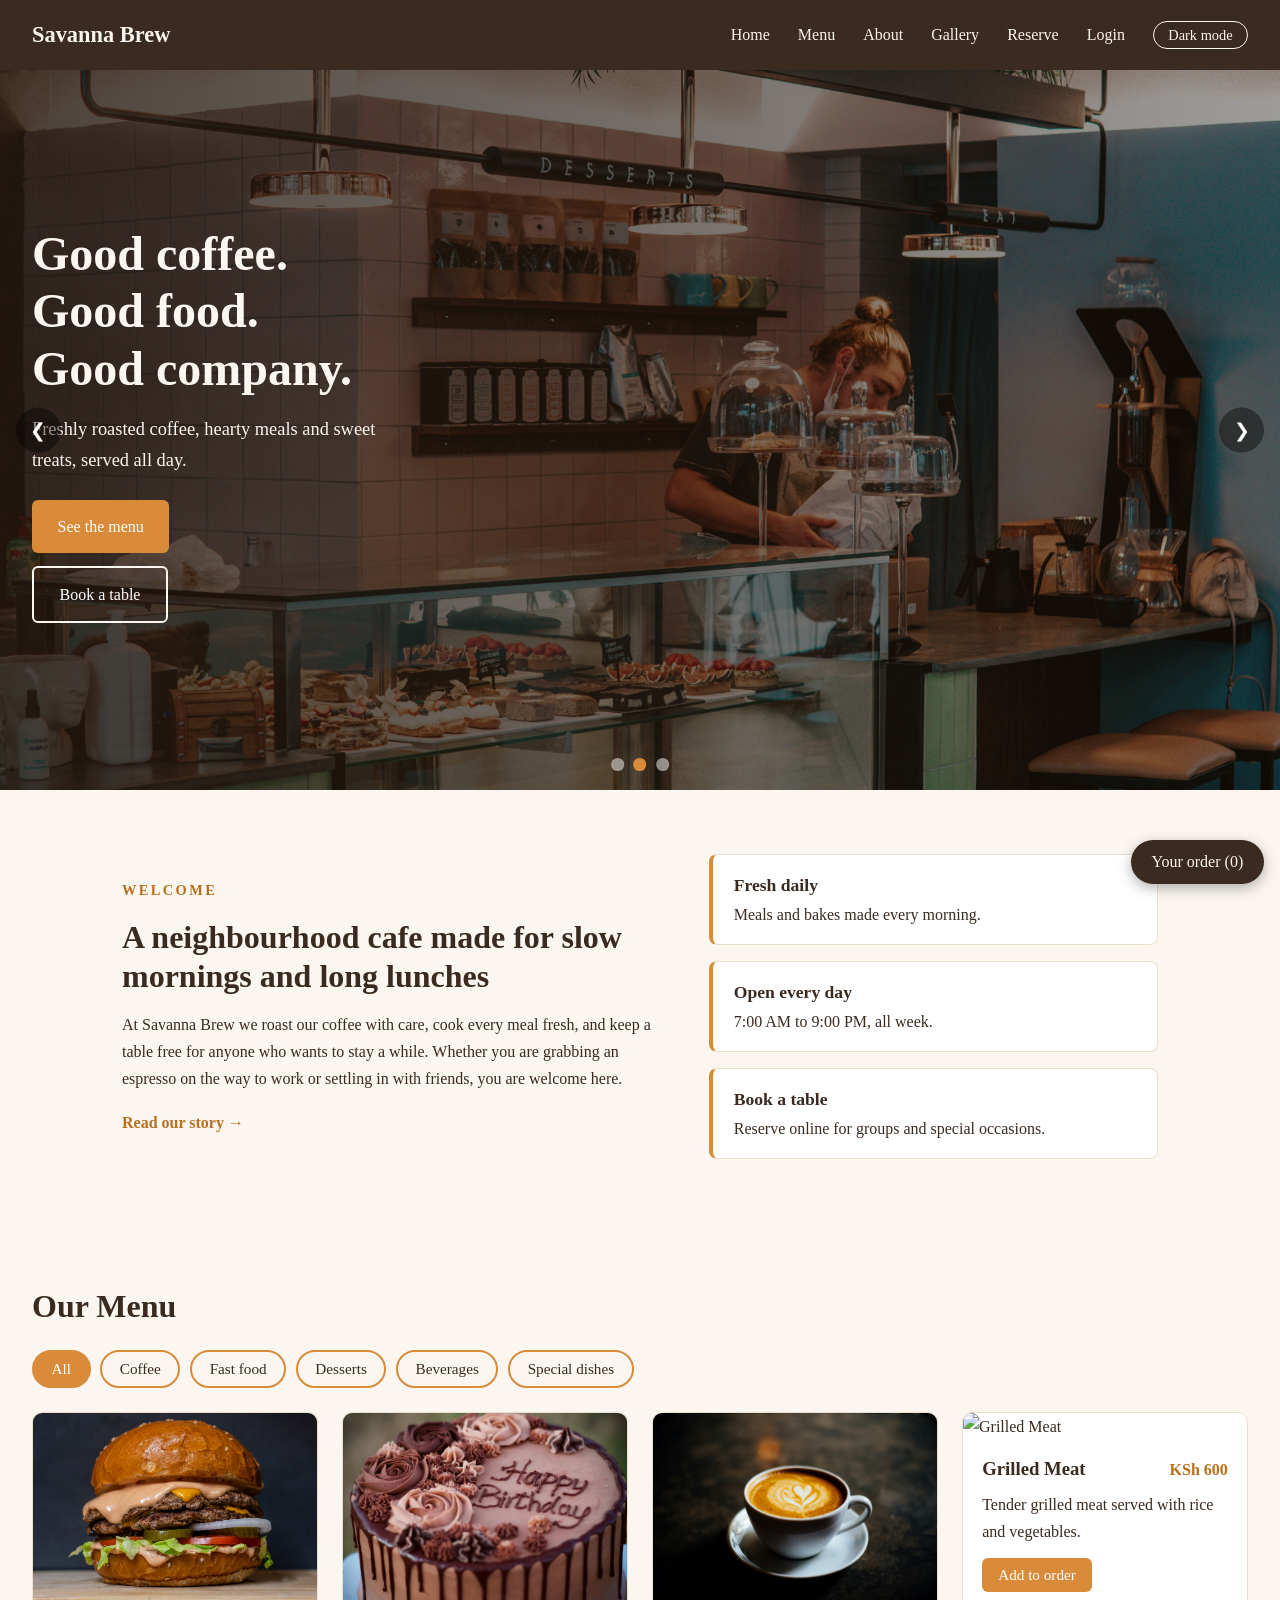
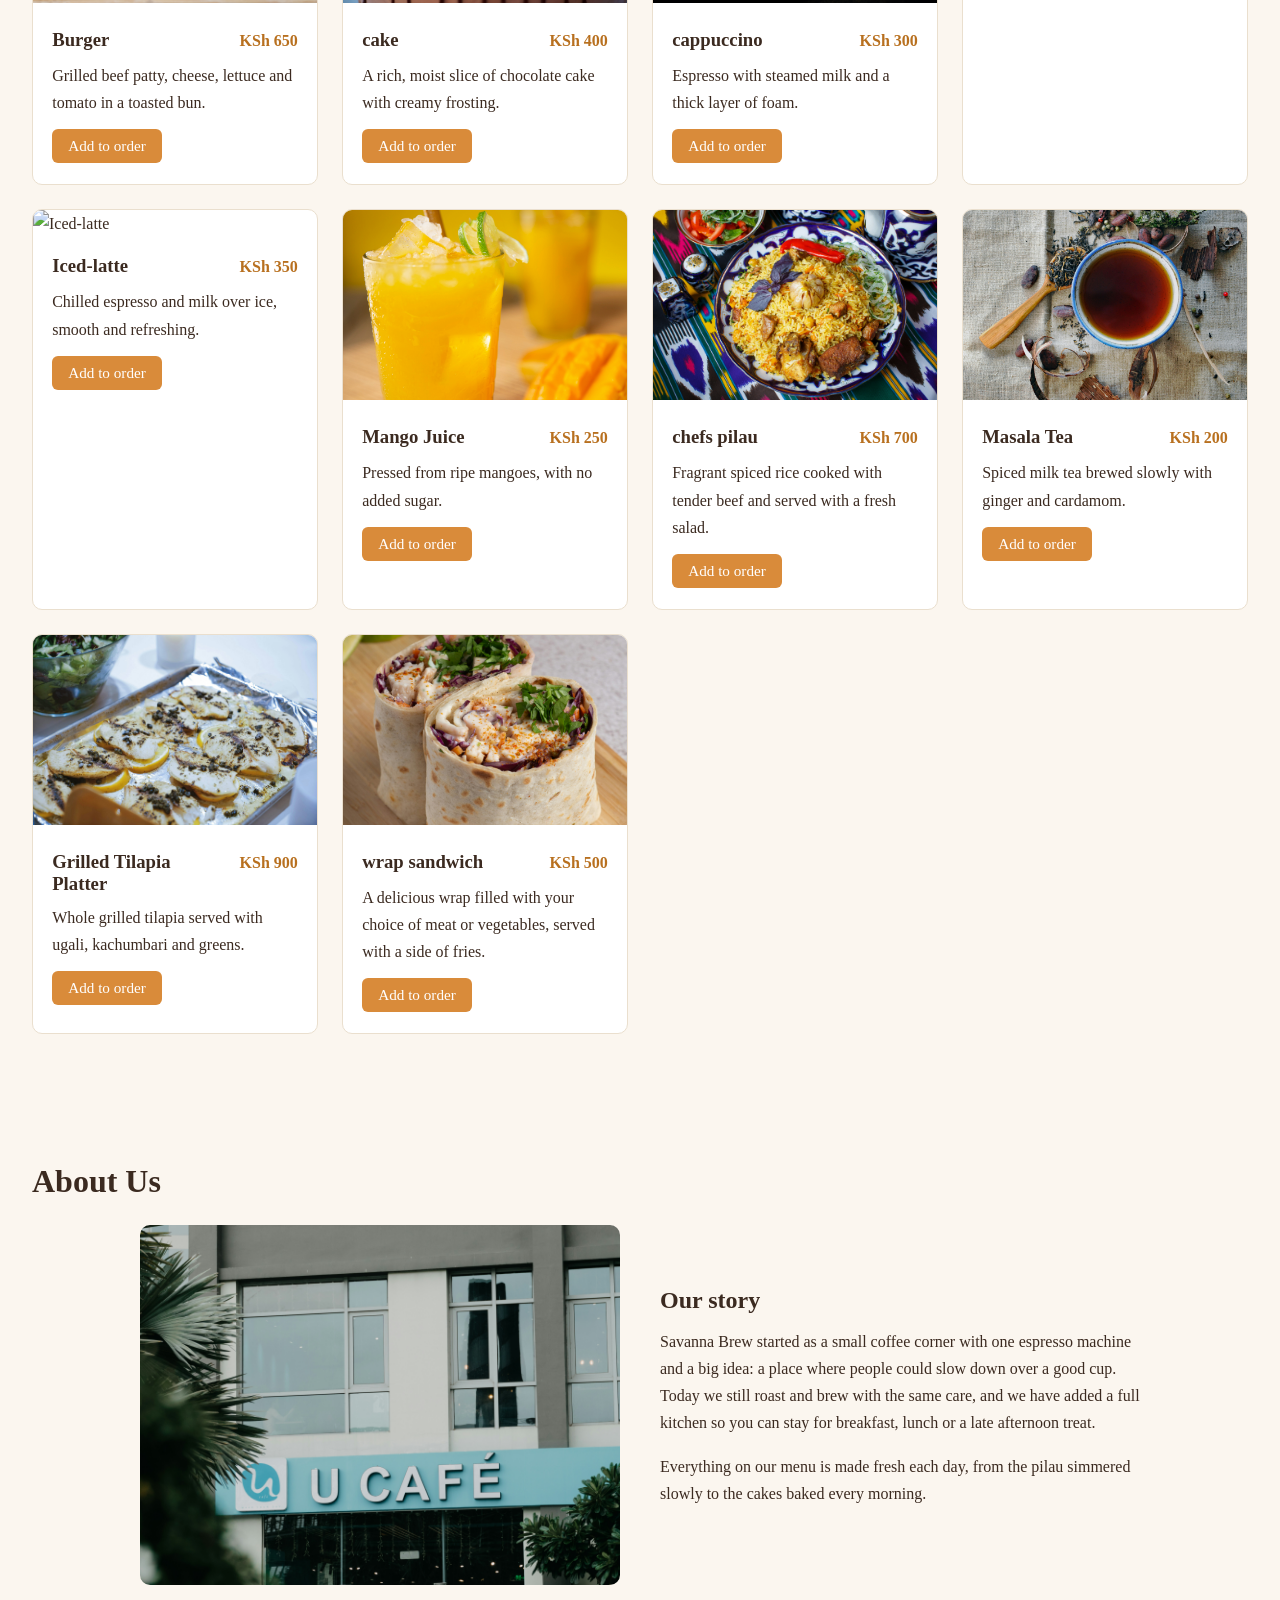
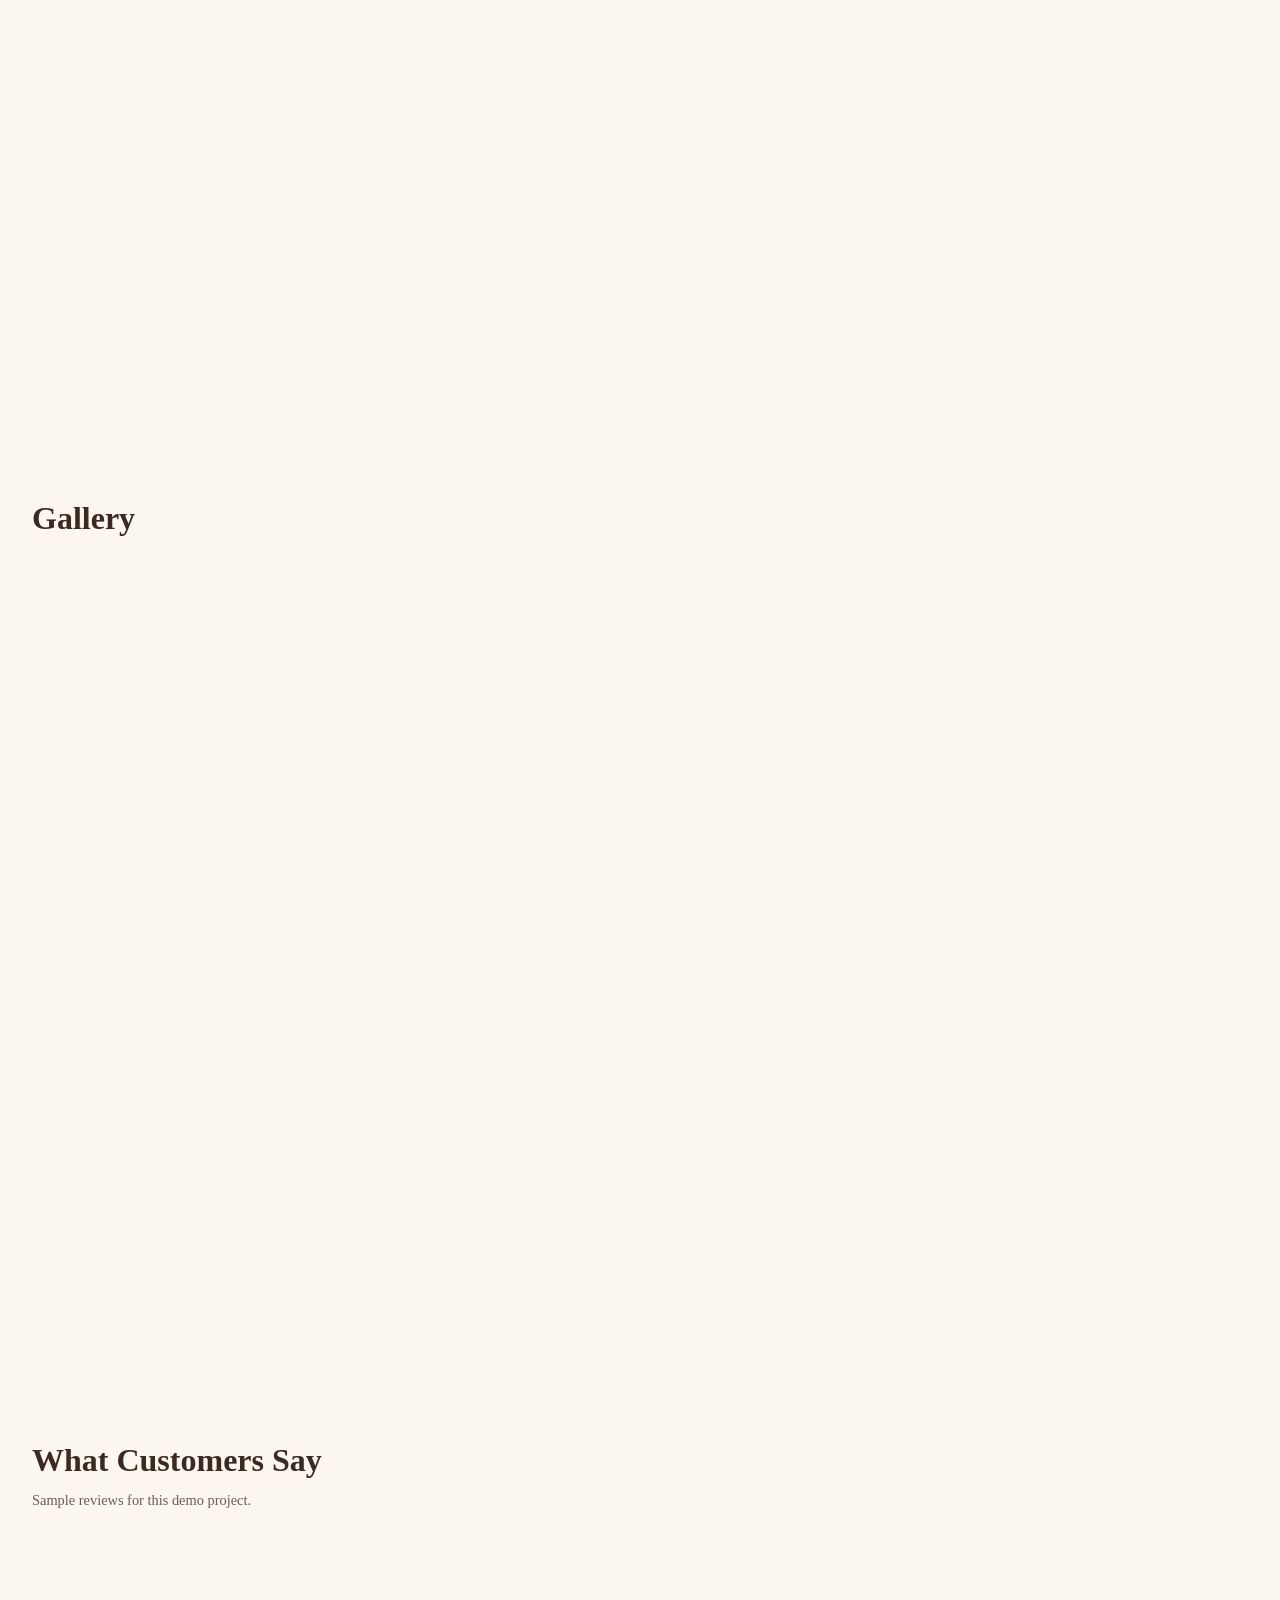
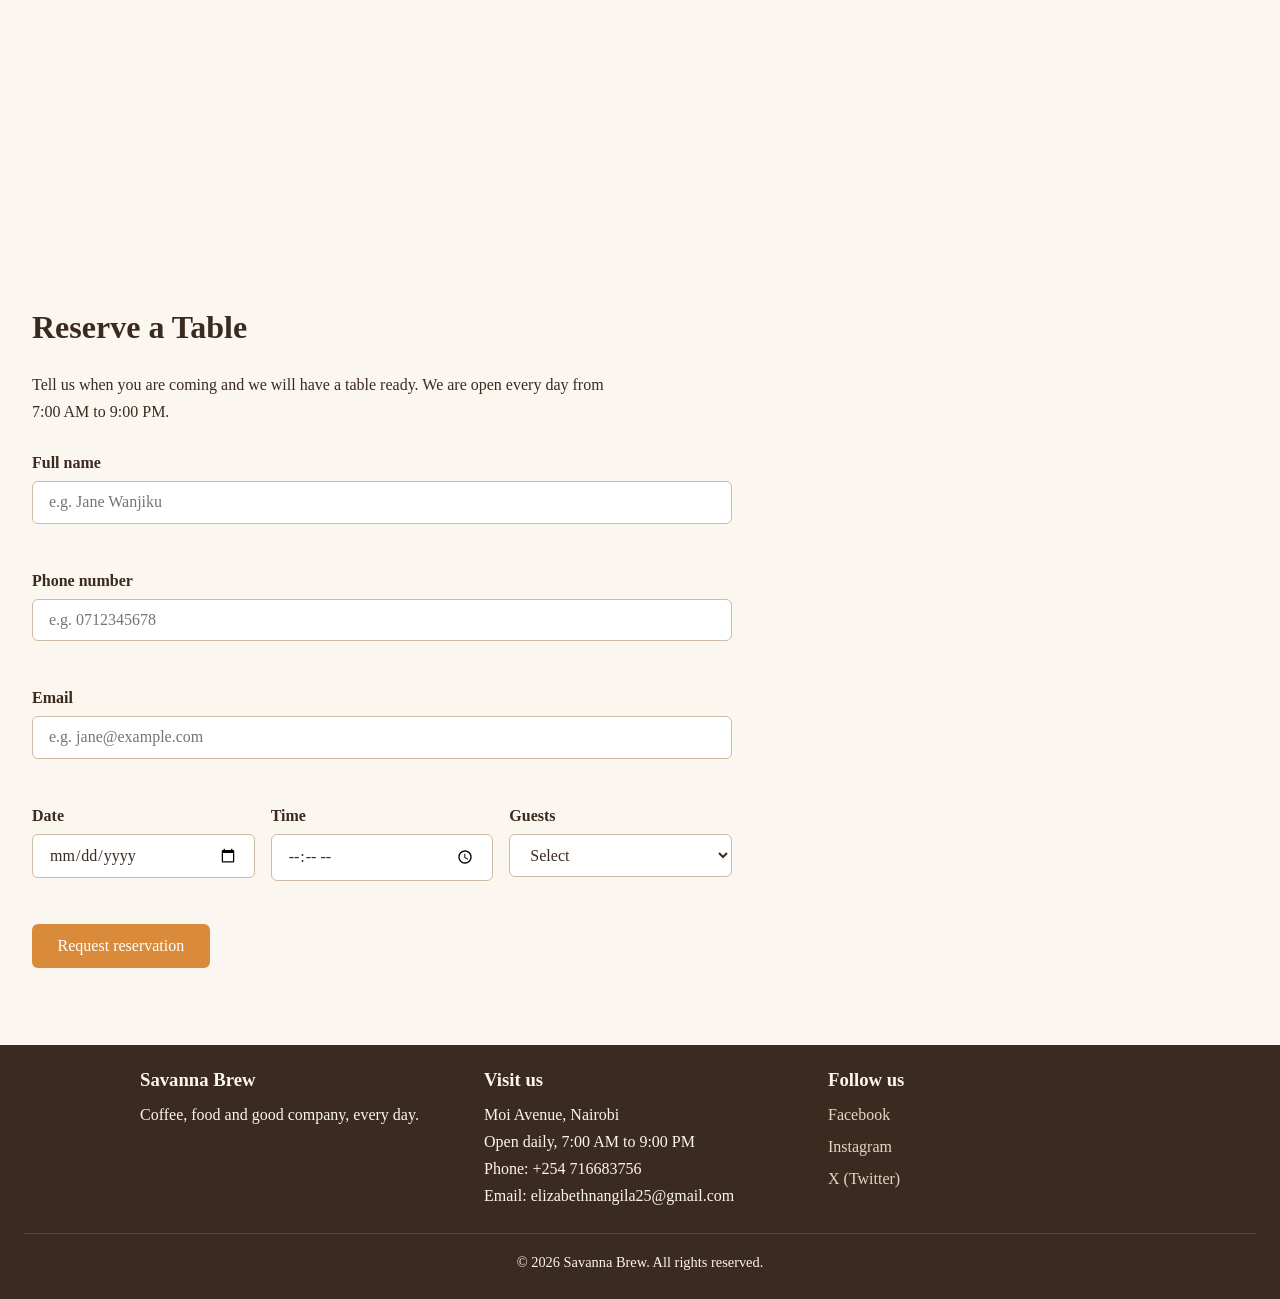
==== index.html @ b1988527 "Inittial commit" ====
<!DOCTYPE html>
<html lang="en">
<head>
  <meta charset="UTF-8">
  <meta name="viewport" content="width=device-width, initial-scale=1.0">
  <title>Savanna Brew | Coffee and Kitchen</title>
  <link rel="stylesheet" href="css/style.css">
</head>
<body>

  <header class="navbar">
  <a href="#home" class="logo">Savanna Brew</a>

  <button class="menu-toggle" id="menu-toggle" aria-label="Open menu">&#9776;</button>

  <nav id="nav-menu">
  <a href="#home">Home</a>
  <a href="#menu">Menu</a>
  <a href="#about">About</a>
  <a href="#gallery">Gallery</a>
  <a href="#reservation">Reserve</a>
  <a href="login.html" id="auth-link">Login</a>
  <button id="theme-toggle" class="theme-toggle">Dark mode</button>
  </nav>
</header>
  <main>
    <section id="home" class="hero">

  <div class="hero-slides">
    <img src="images/hero1.jpg" alt="" class="hero-slide active">
    <img src="images/hero2.jpg" alt="" class="hero-slide">
    <img src="images/hero3.jpg" alt="" class="hero-slide">
  </div>

  <button class="slider-arrow slider-prev" id="slider-prev" aria-label="Previous photo">&#10094;</button>
  <button class="slider-arrow slider-next" id="slider-next" aria-label="Next photo">&#10095;</button>
  <div class="slider-dots" id="slider-dots"></div>

  <h1>Good coffee. Good food. Good company.</h1>
  <p>Freshly roasted coffee, hearty meals and sweet treats, served all day.</p>
  <a href="#menu" class="btn">See the menu</a>
  <a href="#reservation" class="btn btn-outline">Book a table</a>
</section>
<section id="intro" class="intro">
  <div class="intro-text">
    <p class="intro-label">Welcome</p>
    <h2>A neighbourhood cafe made for slow mornings and long lunches</h2>
    <p>At Savanna Brew we roast our coffee with care, cook every meal fresh, and keep a table free for anyone who wants to stay a while. Whether you are grabbing an espresso on the way to work or settling in with friends, you are welcome here.</p>
    <a href="#about" class="intro-link">Read our story &rarr;</a>
  </div>

  <div class="intro-highlights">
    <div class="intro-highlight">
      <p class="highlight-title">Fresh daily</p>
      <p>Meals and bakes made every morning.</p>
    </div>
    <div class="intro-highlight">
      <p class="highlight-title">Open every day</p>
      <p>7:00 AM to 9:00 PM, all week.</p>
    </div>
    <div class="intro-highlight">
      <p class="highlight-title">Book a table</p>
      <p>Reserve online for groups and special occasions.</p>
    </div>
  </div>
</section>


    <section id="menu">
  <h2>Our Menu</h2>

  <div class="menu-tabs">
    <button class="menu-tab active" data-category="All">All</button>
    <button class="menu-tab" data-category="Coffee">Coffee</button>
    <button class="menu-tab" data-category="Fast food">Fast food</button>
    <button class="menu-tab" data-category="Desserts">Desserts</button>
    <button class="menu-tab" data-category="Beverages">Beverages</button>
    <button class="menu-tab" data-category="Special dishes">Special dishes</button>
  </div>

  <div id="menu-grid" class="menu-grid"></div>

</section>

  <section id="about">
  <h2>About Us</h2>

  <div class="about-layout">
    <img src="images/about.jpg" alt="Inside the cafe" class="about-image">

    <div class="about-text">
      <h3>Our story</h3>
      <p>Savanna Brew started as a small coffee corner with one espresso machine and a big idea: a place where people could slow down over a good cup. Today we still roast and brew with the same care, and we have added a full kitchen so you can stay for breakfast, lunch or a late afternoon treat.</p>
      <p>Everything on our menu is made fresh each day, from the pilau simmered slowly to the cakes baked every morning.</p>
    </div>
  </div>

  
<div class="about-point">
  <h3>Our specialties</h3>
  <p>The dishes our regulars order again and again: slow-brewed masala tea, chef's pilau with fresh salad, and our chocolate cake baked every morning.</p>
</div>

    <div class="about-point">
      <h3>The experience</h3>
      <p>A warm, relaxed space with soft music, comfortable seating and a terrace for sunny days. Come alone with a book or bring the whole family.</p>
    </div>

  <div class="about-point">
  <h3>Quality</h3>
  <p>Locally sourced coffee beans, fresh ingredients and no shortcuts. Everything on the menu is made from scratch each day.</p>
</div>
  </div>
</section>

   <section id="gallery">
  <h2>Gallery</h2>

  <div class="gallery-grid">
    <img src="images/gallery1.jpg" alt="Cafe interior with wooden tables" class="gallery-wide">
    <img src="images/gallery2.jpg" alt="Coffee being poured into a cup">
    <img src="images/gallery3.jpg" alt="Fresh pastries on a plate">
    <img src="images/gallery4.jpg" alt="Barista preparing espresso">
    <img src="images/gallery5.jpg" alt="Plated lunch special">
    <img src="images/gallery6.jpg" alt="Outdoor terrace seating">
  </div>
</section>

<div id="lightbox" class="lightbox" hidden>
  <button id="lightbox-close" class="lightbox-close" aria-label="Close picture">&times;</button>
  <img id="lightbox-img" src="" alt="">
</div>
<section id="reviews">
  <h2>What Customers Say</h2>
  <p class="reviews-note">Sample reviews for this demo project.</p>

  <div class="testimonial-grid">
    <blockquote class="testimonial">
      <p class="stars" aria-label="5 out of 5 stars">&#9733;&#9733;&#9733;&#9733;&#9733;</p>
      <p>The masala tea is the best I have had outside of home. Quiet corners and fast Wi-Fi made it my study spot.</p>
      <footer>Amina K.</footer>
    </blockquote>

    <blockquote class="testimonial">
      <p class="stars" aria-label="5 out of 5 stars">&#9733;&#9733;&#9733;&#9733;&#9733;</p>
      <p>We booked a table for a birthday lunch and everything was ready when we arrived. The chocolate cake disappeared in minutes.</p>
      <footer>Brian O.</footer>
    </blockquote>

    <blockquote class="testimonial">
      <p class="stars" aria-label="4 out of 5 stars">&#9733;&#9733;&#9733;&#9733;&#9734;</p>
      <p>Great cappuccino and a relaxed atmosphere. It gets busy on weekends, so reserve ahead.</p>
      <footer>Cynthia M.</footer>
    </blockquote>
  </div>
</section>

    <section id="reservation">
  <h2>Reserve a Table</h2>
  <p class="form-intro">Tell us when you are coming and we will have a table ready. We are open every day from 7:00 AM to 9:00 PM.</p>

  <form id="reservation-form" novalidate>
    <div class="form-group">
      <label for="res-name">Full name</label>
      <input type="text" id="res-name" placeholder="e.g. Jane Wanjiku">
      <small class="error" id="res-name-error"></small>
    </div>

    <div class="form-group">
      <label for="res-phone">Phone number</label>
      <input type="tel" id="res-phone" placeholder="e.g. 0712345678">
      <small class="error" id="res-phone-error"></small>
    </div>

    <div class="form-group">
      <label for="res-email">Email</label>
      <input type="email" id="res-email" placeholder="e.g. jane@example.com">
      <small class="error" id="res-email-error"></small>
    </div>

    <div class="form-row">
      <div class="form-group">
        <label for="res-date">Date</label>
        <input type="date" id="res-date">
        <small class="error" id="res-date-error"></small>
      </div>

      <div class="form-group">
        <label for="res-time">Time</label>
        <input type="time" id="res-time" min="07:00" max="21:00">
        <small class="error" id="res-time-error"></small>
      </div>

      <div class="form-group">
        <label for="res-guests">Guests</label>
        <select id="res-guests">
          <option value="">Select</option>
          <option value="1">3 people</option>
          <option value="2">4 people</option>
          <option value="3">5 people</option>
        </select>
        <small class="error" id="res-guests-error"></small>
      </div>
    </div>

 <button type="submit" class="btn btn-submit">Request reservation</button>
  </form>

  <div id="reservation-success" class="success" hidden></div>
</section>

  <footer id="contact">
  <div class="footer-content">
    <div>
      <h3>Savanna Brew</h3>
      <p>Coffee, food and good company, every day.</p>
    </div>

    <div>
      <h3>Visit us</h3>
      <p>Moi Avenue, Nairobi</p>
      <p>Open daily, 7:00 AM to 9:00 PM</p>
      <p>Phone: +254 716683756</p>
      <p>Email: elizabethnangila25@gmail.com</p>
    </div>

    <div>
      <h3>Follow us</h3>
      <a href="https://facebook.com" target="_blank" rel="noopener">Facebook</a>
      <a href="https://instagram.com" target="_blank" rel="noopener">Instagram</a>
      <a href="https://x.com" target="_blank" rel="noopener">X (Twitter)</a>
    </div>
  </div>

  <p class="copyright">&copy; 2026 Savanna Brew. All rights reserved.</p>
</footer>
   
    <button id="cart-button" class="cart-button" aria-label="Open your order">
  Your order (<span id="cart-count">0</span>)
</button>

<aside id="cart-panel" class="cart-panel" aria-label="Your order" hidden>
  <div class="cart-header">
    <h3>Your order</h3>
    <button id="cart-close" class="cart-close" aria-label="Close order">&times;</button>
  </div>

  <div id="cart-items"></div>

  <p class="cart-total">Total: <strong id="cart-total">KSh 0</strong></p>

  <div class="cart-actions">
    <button id="place-order" class="btn btn-submit">Place order</button>
    <button id="clear-cart" class="clear-btn">Clear order</button>
  </div>

  <p id="order-message" class="success" hidden></p>
</aside>
 <script src="js/menu.js"></script>
<script src="js/slider.js"></script>
   <script src="js/cart.js"></script> 
   <script src="js/auth-nav.js"></script>
  <script src="js/script.js"></script>
</body>


</html
---- css/style.css ----
* {
  margin: 0;
  padding: 0;
  box-sizing: border-box;
}

html {
  scroll-behavior: smooth;
}

body {
  font-family: Georgia, serif;
  color: #3b2a20;
  background: #fbf6ef;
  line-height: 1.7;
}

h1, h2, h3 {
  line-height: 1.2;
}

section {
  padding: 4rem 2rem;
}

section h2 {
  font-size: 2rem;
  margin-bottom: 1.5rem;
}

.navbar {
  display: flex;
  justify-content: space-between;
  align-items: center;
  padding: 1rem 2rem;
  background: #3b2a20;
  position: sticky;
  top: 0;
  z-index: 10;
}

.navbar a {
  color: #fbf6ef;
  text-decoration: none;
  margin-left: 1.5rem;
}

.navbar .logo {
  margin-left: 0;
  font-size: 1.4rem;
  font-weight: bold;
}

.hero {
  min-height: 80vh;
  display: flex;
  flex-direction: column;
  justify-content: center;
  align-items: flex-start;
  padding: 4rem 2rem;
  background: #6b4226;
  color: #fbf6ef;
}

.hero h1 {
  font-size: 3rem;
  max-width: 14ch;
}

.hero p {
  margin: 1rem 0 1.5rem;
  max-width: 40ch;
  font-size: 1.15rem;
}

.btn {
  display: inline-block;
  padding: 0.8rem 1.6rem;
  margin-right: 0.8rem;
  margin-bottom: 0.8rem;
  background: #d98b3a;
  color: #fff;
  text-decoration: none;
  border-radius: 6px;
}

.btn-outline {
  background: none;
  border: 2px solid #fbf6ef;
}

footer {
  padding: 1.5rem;
  background: #3b2a20;
  color: #fbf6ef;
  text-align: center;
}

.menu-filters {
  display: flex;
  flex-wrap: wrap;
  gap: 0.7rem;
  margin-bottom: 2rem;
}

.filter-btn {
  padding: 0.6rem 1.3rem;
  background: none;
  border: 2px solid #6b4226;
  border-radius: 30px;
  color: #6b4226;
  font-family: inherit;
  font-size: 1rem;
  cursor: pointer;
}

.filter-btn.active {
  background: #6b4226;
  color: #fbf6ef;
}

.menu-grid {
  display: grid;
  grid-template-columns: repeat(auto-fill, minmax(280px, 1fr));
  gap: 1.5rem;
}

.menu-card {
  background: #fff;
  border: 1px solid #eadfce;
  border-radius: 10px;
  overflow: hidden;
}

.menu-card img {
  width: 100%;
  height: 190px;
  object-fit: cover;
}

.menu-info {
  padding: 1rem 1.2rem 1.3rem;
}

.menu-top {
  display: flex;
  justify-content: space-between;
  align-items: baseline;
  gap: 1rem;
  margin-bottom: 0.4rem;
}

.menu-price {
  font-weight: bold;
  color: #b4651f;
  white-space: nowrap;
}

.about-layout {
  display: grid;
  grid-template-columns: 1fr 1fr;
  gap: 2.5rem;
  align-items: center;
  max-width: 1000px;
  margin: 0 auto 3rem;
}

.about-image {
  width: 100%;
  height: 360px;
  object-fit: cover;
  border-radius: 10px;
}

.about-text h3 {
  font-size: 1.5rem;
  margin-bottom: 0.8rem;
}

.about-text p {
  margin-bottom: 1rem;
}

.about-points {
  display: grid;
  grid-template-columns: repeat(auto-fit, minmax(240px, 1fr));
  gap: 1.5rem;
  max-width: 1000px;
  margin: 0 auto;
}

.about-point {
  padding: 1.5rem;
  background: #fff;
  border: 1px solid #eadfce;
  border-top: 4px solid #d98b3a;
  border-radius: 8px;
}

.about-point h3 {
  margin-bottom: 0.6rem;
  font-size: 1.2rem;
}

@media (max-width: 768px) {
  .about-layout {
    grid-template-columns: 1fr;
  }

  .about-image {
    height: 240px;
  }
}

.gallery-grid {
  display: grid;
  grid-template-columns: repeat(3, 1fr);
  gap: 1rem;
  max-width: 1000px;
  margin: 0 auto;
}

.gallery-grid img {
  width: 100%;
  height: 240px;
  object-fit: cover;
  border-radius: 8px;
  cursor: pointer;
  transition: transform 0.25s ease, box-shadow 0.25s ease;
}

.gallery-grid img:hover {
  transform: scale(1.03);
  box-shadow: 0 8px 20px rgba(59, 42, 32, 0.3);
}

.gallery-grid .gallery-wide {
  grid-column: span 2;
}

.lightbox {
  position: fixed;
  inset: 0;
  z-index: 100;
  display: flex;
  justify-content: center;
  align-items: center;
  padding: 1rem;
  background: rgba(0, 0, 0, 0.85);
}

.lightbox[hidden] {
  display: none;
}

.lightbox img {
  max-width: 100%;
  max-height: 90vh;
  border-radius: 8px;
}

.lightbox-close {
  position: absolute;
  top: 1rem;
  right: 1.5rem;
  background: none;
  border: none;
  color: #fff;
  font-size: 2.5rem;
  cursor: pointer;
}

@media (max-width: 768px) {
  .gallery-grid {
    grid-template-columns: repeat(2, 1fr);
  }

  .gallery-grid img {
    height: 160px;
  }
}

@media (max-width: 480px) {
  .gallery-grid {
    grid-template-columns: 1fr;
  }

  .gallery-grid .gallery-wide {
    grid-column: span 1;
  }
}
.form-intro {
  max-width: 600px;
  margin-bottom: 1.5rem;
}

#reservation-form {
  max-width: 700px;
}

.form-group {
  margin-bottom: 1.2rem;
}

.form-group label {
  display: block;
  margin-bottom: 0.3rem;
  font-weight: bold;
}

.form-group input,
.form-group select,
.form-group textarea {
  width: 100%;
  padding: 0.7rem 1rem;
  background: #fff;
  border: 1px solid #cdbba6;
  border-radius: 6px;
  font-family: inherit;
  font-size: 1rem;
  color: inherit;
}

.form-group input:focus,
.form-group select:focus,
.form-group textarea:focus {
  outline: 2px solid #d98b3a;
  border-color: #d98b3a;
}

.form-row {
  display: grid;
  grid-template-columns: repeat(3, 1fr);
  gap: 1rem;
}

.error {
  display: block;
  min-height: 1.2rem;
  margin-top: 0.3rem;
  color: #b3261e;
  font-size: 0.9rem;
}

.btn-submit {
  border: none;
  cursor: pointer;
  font-family: inherit;
  font-size: 1rem;
}

.success {
  max-width: 700px;
  margin-top: 1.5rem;
  padding: 1rem;
  background: #e8f3e8;
  border: 1px solid #5a9a5a;
  border-radius: 6px;
}

@media (max-width: 768px) {
  .form-row {
    grid-template-columns: 1fr;
  }
}
.footer-content {
  display: grid;
  grid-template-columns: repeat(auto-fit, minmax(220px, 1fr));
  gap: 2rem;
  max-width: 1000px;
  margin: 0 auto 1.5rem;
  text-align: left;
}

footer h3 {
  margin-bottom: 0.6rem;
}

footer a {
  display: block;
  color: #e6d5bf;
  text-decoration: none;
  margin-bottom: 0.3rem;
}

footer a:hover {
  color: #fff;
}

.copyright {
  padding-top: 1rem;
  border-top: 1px solid #5a4636;
  font-size: 0.9rem;
}
.menu-toggle {
  display: none;
  background: none;
  border: none;
  color: #fbf6ef;
  font-size: 1.8rem;
  cursor: pointer;
}

/* Tablets and phones */
@media (max-width: 768px) {
  .menu-toggle {
    display: block;
  }

  .navbar {
    flex-wrap: wrap;
    padding: 1rem;
  }

  .navbar nav {
    display: none;
    width: 100%;
    flex-direction: column;
    margin-top: 1rem;
  }

  .navbar nav.open {
    display: flex;
  }

  .navbar nav a {
    margin-left: 0;
    padding: 0.7rem 0;
    border-top: 1px solid #5a4636;
  }

  section {
    padding: 3rem 1rem;
  }

  .hero {
    padding: 3rem 1rem;
  }

  .hero h1 {
    font-size: 2.2rem;
  }
}

/* Small phones */
@media (max-width: 480px) {
  .hero h1 {
    font-size: 1.8rem;
  }

  .btn {
    display: block;
    text-align: center;
    margin-right: 0;
  }
}
.theme-toggle {
  margin-left: 1.5rem;
  padding: 0.3rem 0.9rem;
  background: none;
  border: 1px solid #fbf6ef;
  border-radius: 20px;
  color: #fbf6ef;
  font-family: inherit;
  font-size: 0.9rem;
  cursor: pointer;
}

body.dark {
  background: #1a1411;
  color: #eadfce;
}

body.dark .menu-card,
body.dark .about-point,
body.dark .testimonial {
  background: #261d17;
  border-color: #4a382b;
}

body.dark .form-group input,
body.dark .form-group select,
body.dark .form-group textarea {
  background: #261d17;
  border-color: #5a4636;
  color: #eadfce;
}

body.dark .success {
  background: #1f3320;
  border-color: #3f7a41;
}

body.dark .navbar,
body.dark footer {
  background: #0f0b09;
}

@media (max-width: 768px) {
  .navbar nav .theme-toggle {
    margin: 0.7rem 0 0;
    align-self: flex-start;
  }
}
.reviews-note {
  margin: -1rem 0 1.5rem;
  font-size: 0.9rem;
  opacity: 0.75;
}

.testimonial-grid {
  display: grid;
  grid-template-columns: repeat(auto-fit, minmax(260px, 1fr));
  gap: 1.5rem;
  max-width: 1000px;
  margin: 0 auto;
}

.testimonial {
  padding: 1.5rem;
  background: #fff;
  border: 1px solid #eadfce;
  border-radius: 8px;
}

.stars {
  margin-bottom: 0.6rem;
  color: #d98b3a;
  font-size: 1.2rem;
  letter-spacing: 0.15rem;
}

.testimonial footer {
  margin-top: 1rem;
  padding: 0;
  background: none;
  color: inherit;
  font-weight: bold;
  text-align: left;
}
.hero h1,
.hero p,
.hero .btn {
  animation: fadeUp 0.8s ease both;
}

.hero p {
  animation-delay: 0.2s;
}

.hero .btn {
  animation-delay: 0.4s;
}

@keyframes fadeUp {
  from {
    opacity: 0;
    transform: translateY(20px);
  }
  to {
    opacity: 1;
    transform: translateY(0);
  }
}

.menu-card {
  transition: transform 0.25s ease, box-shadow 0.25s ease;
}

.menu-card:hover {
  transform: translateY(-6px);
  box-shadow: 0 10px 25px rgba(59, 42, 32, 0.2);
}

.btn {
  transition: transform 0.2s ease, background 0.2s ease;
}

.btn:hover {
  background: #b8701f;
  transform: scale(1.05);
}

.reveal {
  opacity: 0;
  transform: translateY(24px);
  transition: opacity 0.7s ease, transform 0.7s ease;
}

.reveal.visible {
  opacity: 1;
  transform: translateY(0);
}

@media (prefers-reduced-motion: reduce) {
  * {
    animation: none !important;
    transition: none !important;
  }

  .reveal {
    opacity: 1;
    transform: none;
  }
}
.add-btn {
  margin-top: 0.8rem;
  padding: 0.5rem 1rem;
  background: #d98b3a;
  color: #fff;
  border: none;
  border-radius: 6px;
  font-family: inherit;
  font-size: 0.95rem;
  cursor: pointer;
}

.add-btn:hover {
  background: #b8701f;
}

.cart-button {
  position: fixed;
  right: 1rem;
  bottom: 1rem;
  z-index: 50;
  padding: 0.8rem 1.3rem;
  background: #3b2a20;
  color: #fbf6ef;
  border: none;
  border-radius: 30px;
  font-family: inherit;
  font-size: 1rem;
  box-shadow: 0 4px 14px rgba(0, 0, 0, 0.3);
  cursor: pointer;
}

.cart-panel {
  position: fixed;
  top: 0;
  right: 0;
  z-index: 60;
  display: flex;
  flex-direction: column;
  width: 340px;
  max-width: 100%;
  height: 100%;
  padding: 1.2rem;
  background: #fbf6ef;
  box-shadow: -4px 0 20px rgba(0, 0, 0, 0.3);
  overflow-y: auto;
}

.cart-panel[hidden] {
  display: none;
}

.cart-header {
  display: flex;
  justify-content: space-between;
  align-items: center;
  margin-bottom: 1rem;
}

.cart-close {
  background: none;
  border: none;
  color: inherit;
  font-size: 2rem;
  cursor: pointer;
}

#cart-items {
  flex: 1;
}

.cart-empty {
  opacity: 0.75;
}

.cart-item {
  display: flex;
  justify-content: space-between;
  align-items: center;
  gap: 1rem;
  padding: 0.8rem 0;
  border-bottom: 1px solid #eadfce;
}

.cart-item-name {
  font-weight: bold;
}

.cart-item-price {
  font-size: 0.9rem;
  opacity: 0.75;
}

.qty-controls {
  display: flex;
  align-items: center;
  gap: 0.6rem;
}

.qty-btn {
  width: 2rem;
  height: 2rem;
  background: #fff;
  border: 1px solid #cdbba6;
  border-radius: 50%;
  font-size: 1.1rem;
  cursor: pointer;
}

.cart-total {
  margin: 1rem 0;
  font-size: 1.2rem;
}

.cart-actions {
  display: flex;
  align-items: center;
  gap: 1rem;
}

.clear-btn {
  background: none;
  border: none;
  color: inherit;
  font-family: inherit;
  text-decoration: underline;
  cursor: pointer;
}

.cart-panel .success {
  margin-top: 1rem;
}

body.dark .cart-panel {
  background: #261d17;
}

body.dark .cart-item {
  border-color: #4a382b;
}

body.dark .qty-btn {
  background: #1a1411;
  border-color: #5a4636;
  color: #eadfce;
}

body.dark .cart-button {
  background: #d98b3a;
  color: #1a1411;
}

.menu-tabs {
  display: flex;
  flex-wrap: wrap;
  gap: 0.6rem;
  margin-bottom: 1.5rem;
}

.menu-tab {
  padding: 0.5rem 1.1rem;
  background: none;
  border: 2px solid #d98b3a;
  border-radius: 30px;
  color: inherit;
  font-family: inherit;
  font-size: 0.95rem;
  cursor: pointer;
}

.menu-tab.active {
  background: #d98b3a;
  color: #fff;
}

.menu-grid {
  display: grid;
  grid-template-columns: repeat(auto-fill, minmax(260px, 1fr));
  gap: 1.5rem;
}

.menu-card {
  overflow: hidden;
  background: #fff;
  border: 1px solid #eadfce;
  border-radius: 10px;
}

.menu-card img {
  width: 100%;
  height: 190px;
  object-fit: cover;
}

.menu-info {
  padding: 1rem 1.2rem 1.3rem;
}

.menu-title-row {
  display: flex;
  justify-content: space-between;
  align-items: baseline;
  gap: 0.8rem;
  margin-bottom: 0.5rem;
}

.menu-price {
  color: #b8701f;
  font-weight: bold;
  white-space: nowrap;
}
.add-btn {
  margin-top: 0.8rem;
  padding: 0.5rem 1rem;
  background: #d98b3a;
  color: #fff;
  border: none;
  border-radius: 6px;
  font-family: inherit;
  font-size: 0.95rem;
  cursor: pointer;
}

.add-btn:hover {
  background: #b8701f;
}

.cart-button {
  position: fixed;
  right: 1rem;
  bottom: 1rem;
  z-index: 50;
  padding: 0.8rem 1.3rem;
  background: #3b2a20;
  color: #fbf6ef;
  border: none;
  border-radius: 30px;
  font-family: inherit;
  font-size: 1rem;
  box-shadow: 0 4px 14px rgba(0, 0, 0, 0.3);
  cursor: pointer;
}

.cart-panel {
  position: fixed;
  top: 0;
  right: 0;
  z-index: 60;
  display: flex;
  flex-direction: column;
  width: 340px;
  max-width: 100%;
  height: 100%;
  padding: 1.2rem;
  background: #fbf6ef;
  box-shadow: -4px 0 20px rgba(0, 0, 0, 0.3);
  overflow-y: auto;
}

.cart-panel[hidden] {
  display: none;
}

.cart-header {
  display: flex;
  justify-content: space-between;
  align-items: center;
  margin-bottom: 1rem;
}

.cart-close {
  background: none;
  border: none;
  color: inherit;
  font-size: 2rem;
  cursor: pointer;
}

#cart-items {
  flex: 1;
}

.cart-empty {
  opacity: 0.75;
}

.cart-item {
  display: flex;
  justify-content: space-between;
  align-items: center;
  gap: 1rem;
  padding: 0.8rem 0;
  border-bottom: 1px solid #eadfce;
}

.cart-item-name {
  font-weight: bold;
}

.cart-item-price {
  font-size: 0.9rem;
  opacity: 0.75;
}

.qty-controls {
  display: flex;
  align-items: center;
  gap: 0.6rem;
}

.qty-btn {
  width: 2rem;
  height: 2rem;
  background: #fff;
  border: 1px solid #cdbba6;
  border-radius: 50%;
  font-size: 1.1rem;
  cursor: pointer;
}

.cart-total {
  margin: 1rem 0;
  font-size: 1.2rem;
}

.cart-actions {
  display: flex;
  align-items: center;
  gap: 1rem;
}

.clear-btn {
  background: none;
  border: none;
  color: inherit;
  font-family: inherit;
  text-decoration: underline;
  cursor: pointer;
}

.cart-panel .success {
  margin-top: 1rem;
}

body.dark .cart-panel {
  background: #261d17;
}

body.dark .cart-item {
  border-color: #4a382b;
}

body.dark .qty-btn {
  background: #1a1411;
  border-color: #5a4636;
  color: #eadfce;
}

body.dark .cart-button {
  background: #d98b3a;
  color: #1a1411;
}
.hero {
  position: relative;
  overflow: hidden;
}

.hero-slides {
  position: absolute;
  inset: 0;
  z-index: 0;
}

.hero-slide {
  position: absolute;
  inset: 0;
  width: 100%;
  height: 100%;
  object-fit: cover;
  opacity: 0;
  transition: opacity 1s ease;
}

.hero-slide.active {
  opacity: 1;
}

.hero-slides::after {
  content: "";
  position: absolute;
  inset: 0;
  background: linear-gradient(90deg, rgba(40, 25, 15, 0.8), rgba(40, 25, 15, 0.35));
}

.hero h1,
.hero p,
.hero .btn {
  position: relative;
  z-index: 1;
}

.slider-arrow {
  position: absolute;
  top: 50%;
  z-index: 2;
  width: 2.8rem;
  height: 2.8rem;
  background: rgba(0, 0, 0, 0.4);
  color: #fff;
  border: none;
  border-radius: 50%;
  font-size: 1.2rem;
  cursor: pointer;
  transform: translateY(-50%);
}

.slider-arrow:hover {
  background: rgba(0, 0, 0, 0.65);
}

.slider-prev {
  left: 1rem;
}

.slider-next {
  right: 1rem;
}

.slider-dots {
  position: absolute;
  bottom: 1.2rem;
  left: 50%;
  z-index: 2;
  display: flex;
  gap: 0.6rem;
  transform: translateX(-50%);
}

.slider-dot {
  width: 0.8rem;
  height: 0.8rem;
  padding: 0;
  background: rgba(255, 255, 255, 0.5);
  border: none;
  border-radius: 50%;
  cursor: pointer;
}

.slider-dot.active {
  background: #d98b3a;
}

@media (max-width: 768px) {
  .slider-arrow {
    display: none;
  }
}
.auth-section {
  display: flex;
  justify-content: center;
  padding: 3rem 1rem;
}

.auth-box {
  width: 100%;
  max-width: 420px;
  padding: 1.5rem;
  background: #fff;
  border: 1px solid #eadfce;
  border-radius: 10px;
}

.tabs {
  display: flex;
  margin-bottom: 1.5rem;
  border-bottom: 2px solid #eadfce;
}

.tab {
  flex: 1;
  padding: 0.8rem;
  background: none;
  border: none;
  border-bottom: 3px solid transparent;
  color: inherit;
  font-family: inherit;
  font-size: 1rem;
  cursor: pointer;
}

.tab.active {
  border-bottom-color: #d98b3a;
  font-weight: bold;
}

.auth-box .btn {
  width: 100%;
  margin-right: 0;
}

body.dark .auth-box {
  background: #261d17;
  border-color: #4a382b;
}

body.dark .tabs {
  border-color: #4a382b;
}

@media (max-width: 768px) {
  .navbar nav.simple-nav {
    display: flex;
    width: auto;
    margin-top: 0;
    flex-direction: row;
  }

  .navbar nav.simple-nav a {
    padding: 0;
    border-top: none;
  }
}
.intro {
  display: grid;
  grid-template-columns: 1.2fr 1fr;
  gap: 3rem;
  align-items: center;
  max-width: 1100px;
  margin: 0 auto;
}

.intro-label {
  margin-bottom: 0.5rem;
  color: #b8701f;
  font-size: 0.9rem;
  font-weight: bold;
  letter-spacing: 0.15rem;
  text-transform: uppercase;
}

.intro-text h2 {
  margin-bottom: 1rem;
  font-size: 2rem;
}

.intro-text p {
  margin-bottom: 1rem;
}

.intro-link {
  color: #b8701f;
  font-weight: bold;
  text-decoration: none;
}

.intro-link:hover {
  text-decoration: underline;
}

.intro-highlights {
  display: grid;
  gap: 1rem;
}

.intro-highlight {
  padding: 1rem 1.3rem;
  background: #fff;
  border: 1px solid #eadfce;
  border-left: 4px solid #d98b3a;
  border-radius: 8px;
}

.highlight-title {
  font-weight: bold;
  font-size: 1.1rem;
}

body.dark .intro-highlight {
  background: #261d17;
  border-color: #4a382b;
  border-left-color: #d98b3a;
}

@media (max-width: 768px) {
  .intro {
    grid-template-columns: 1fr;
    gap: 1.5rem;
  }

  .intro-text h2 {
    font-size: 1.6rem;
  }
}
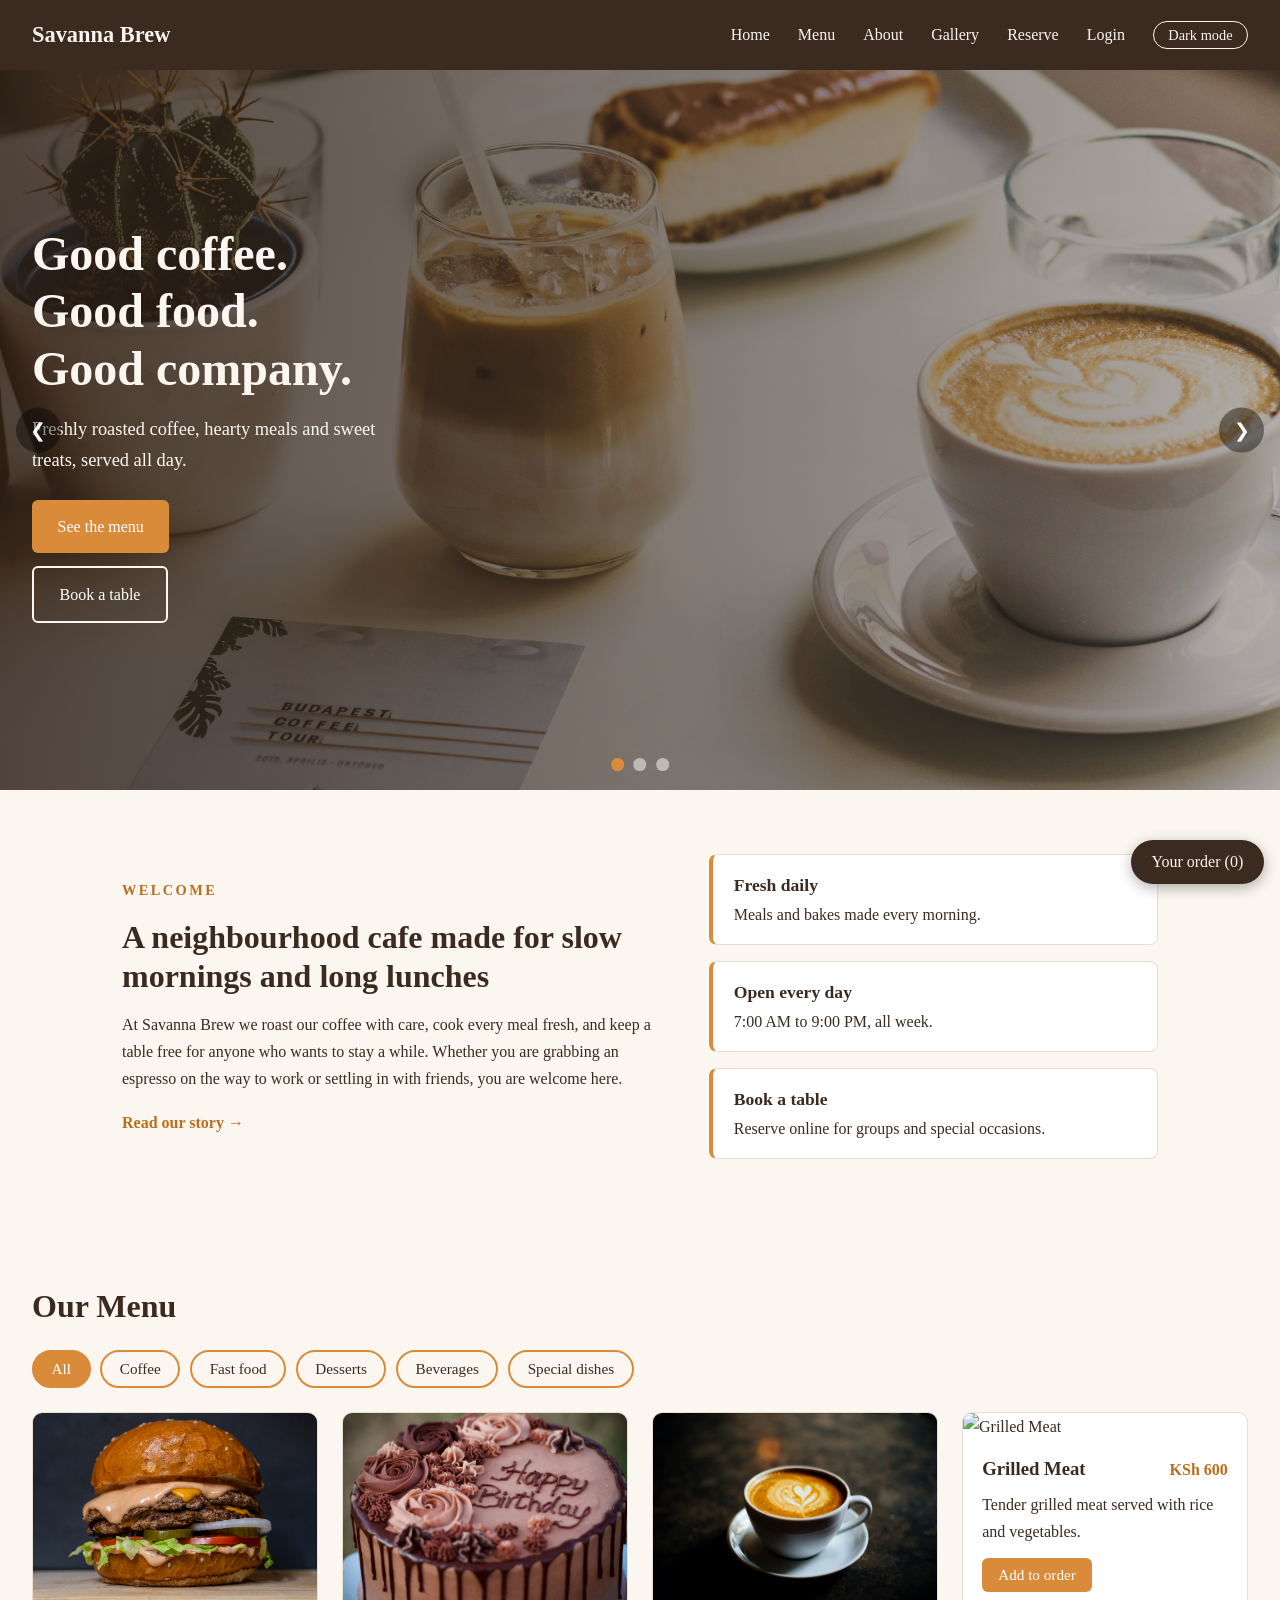
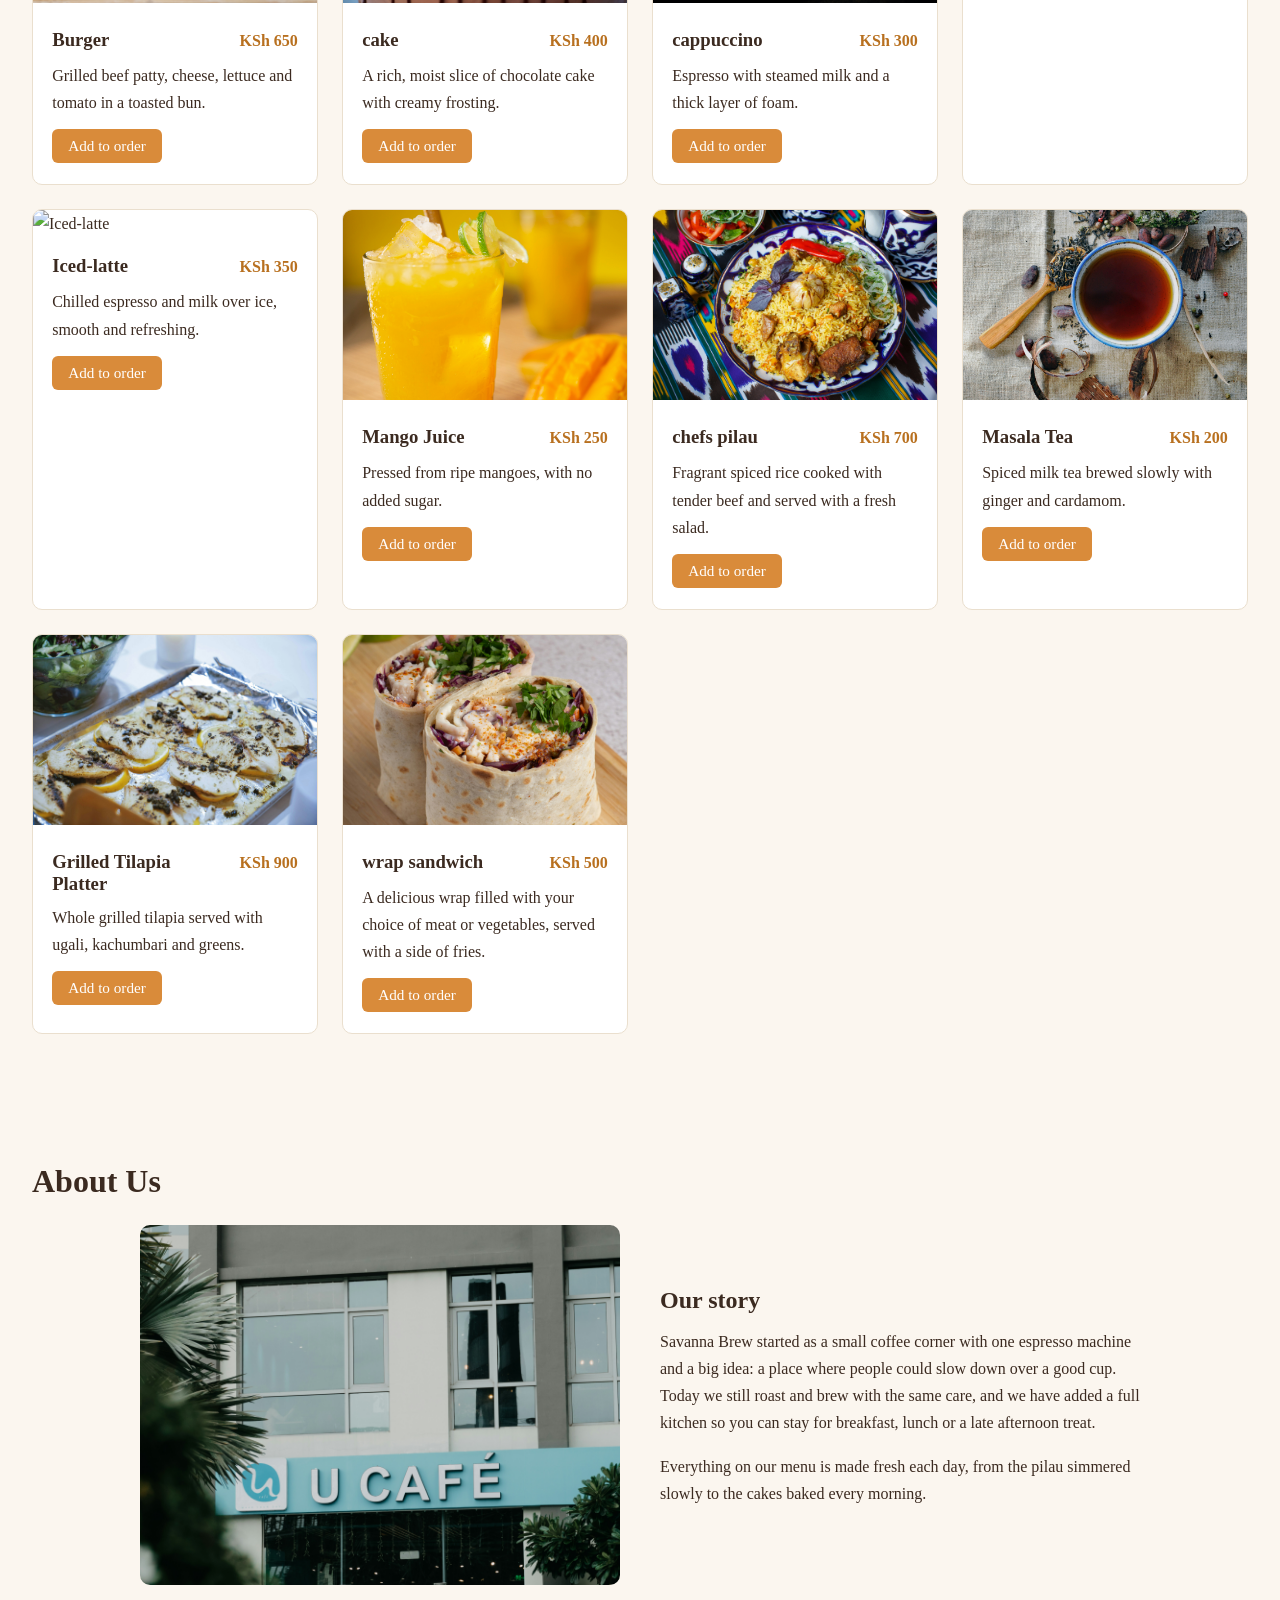
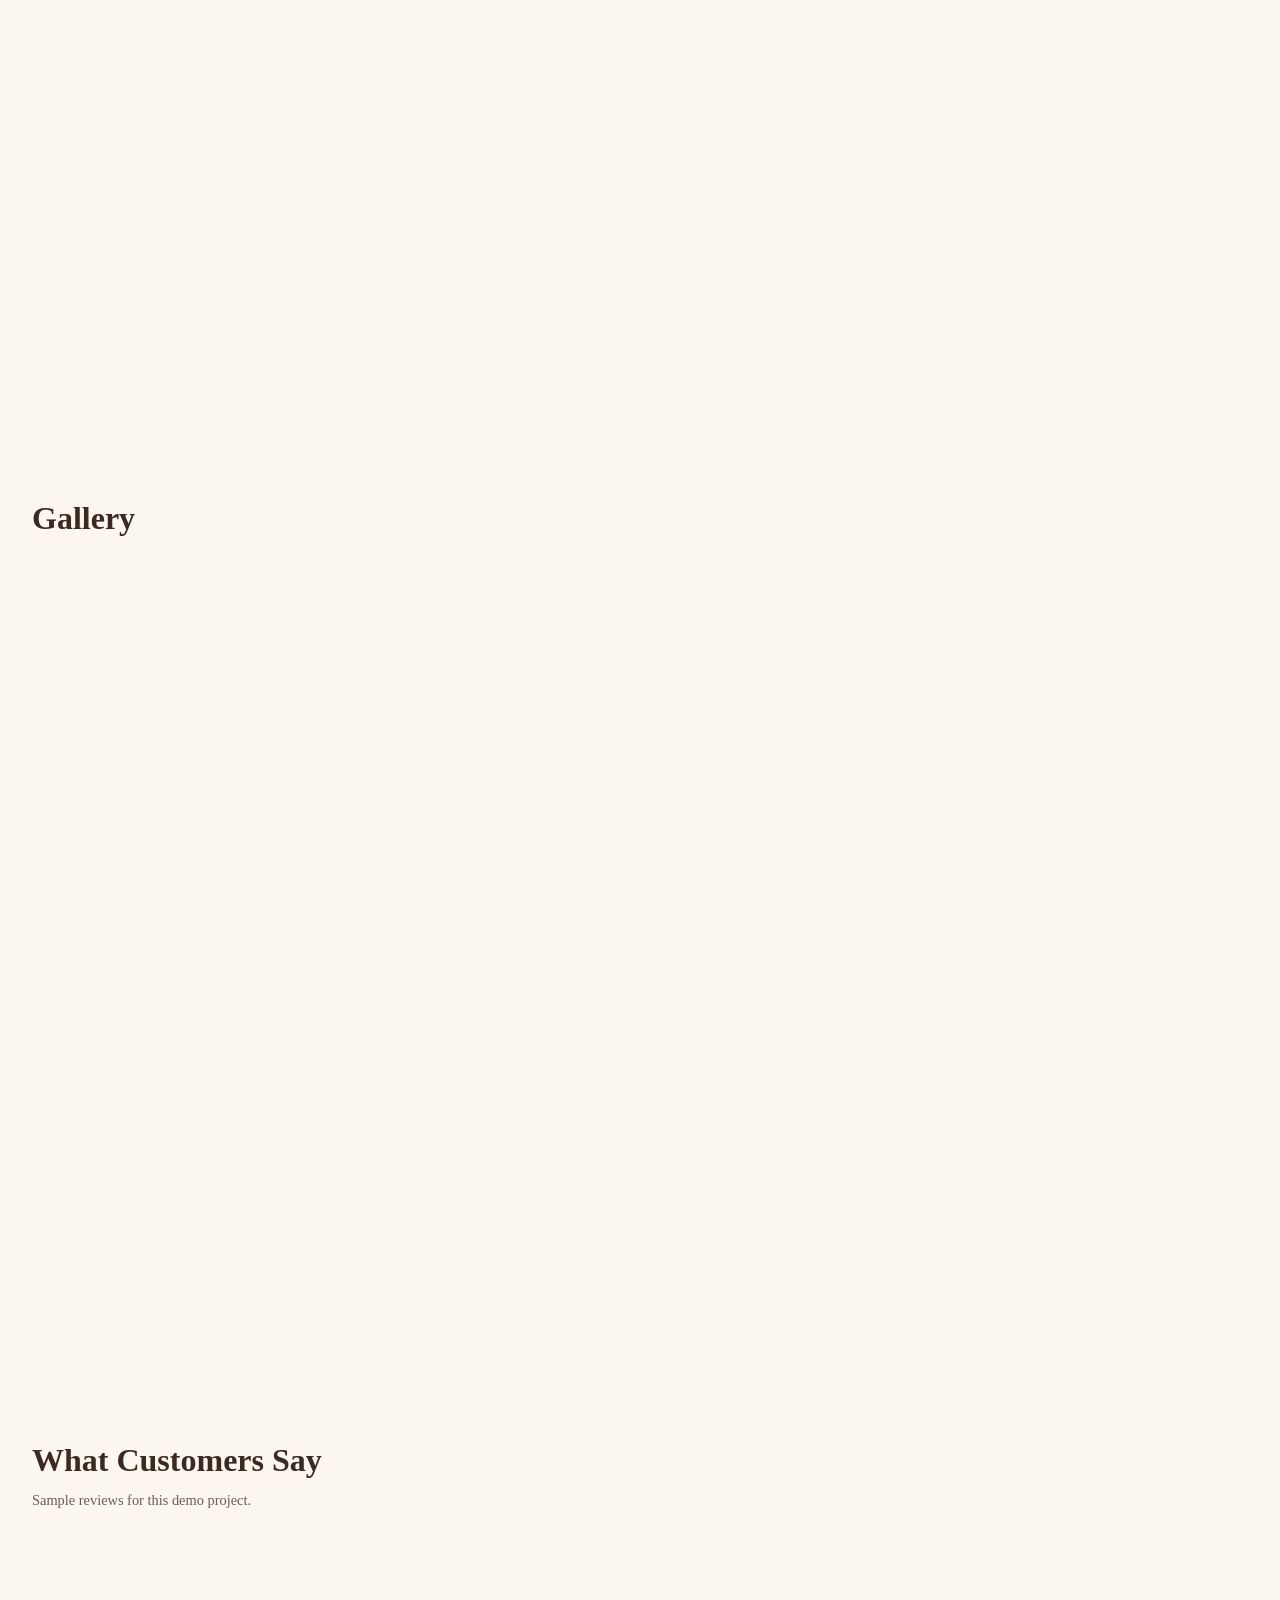
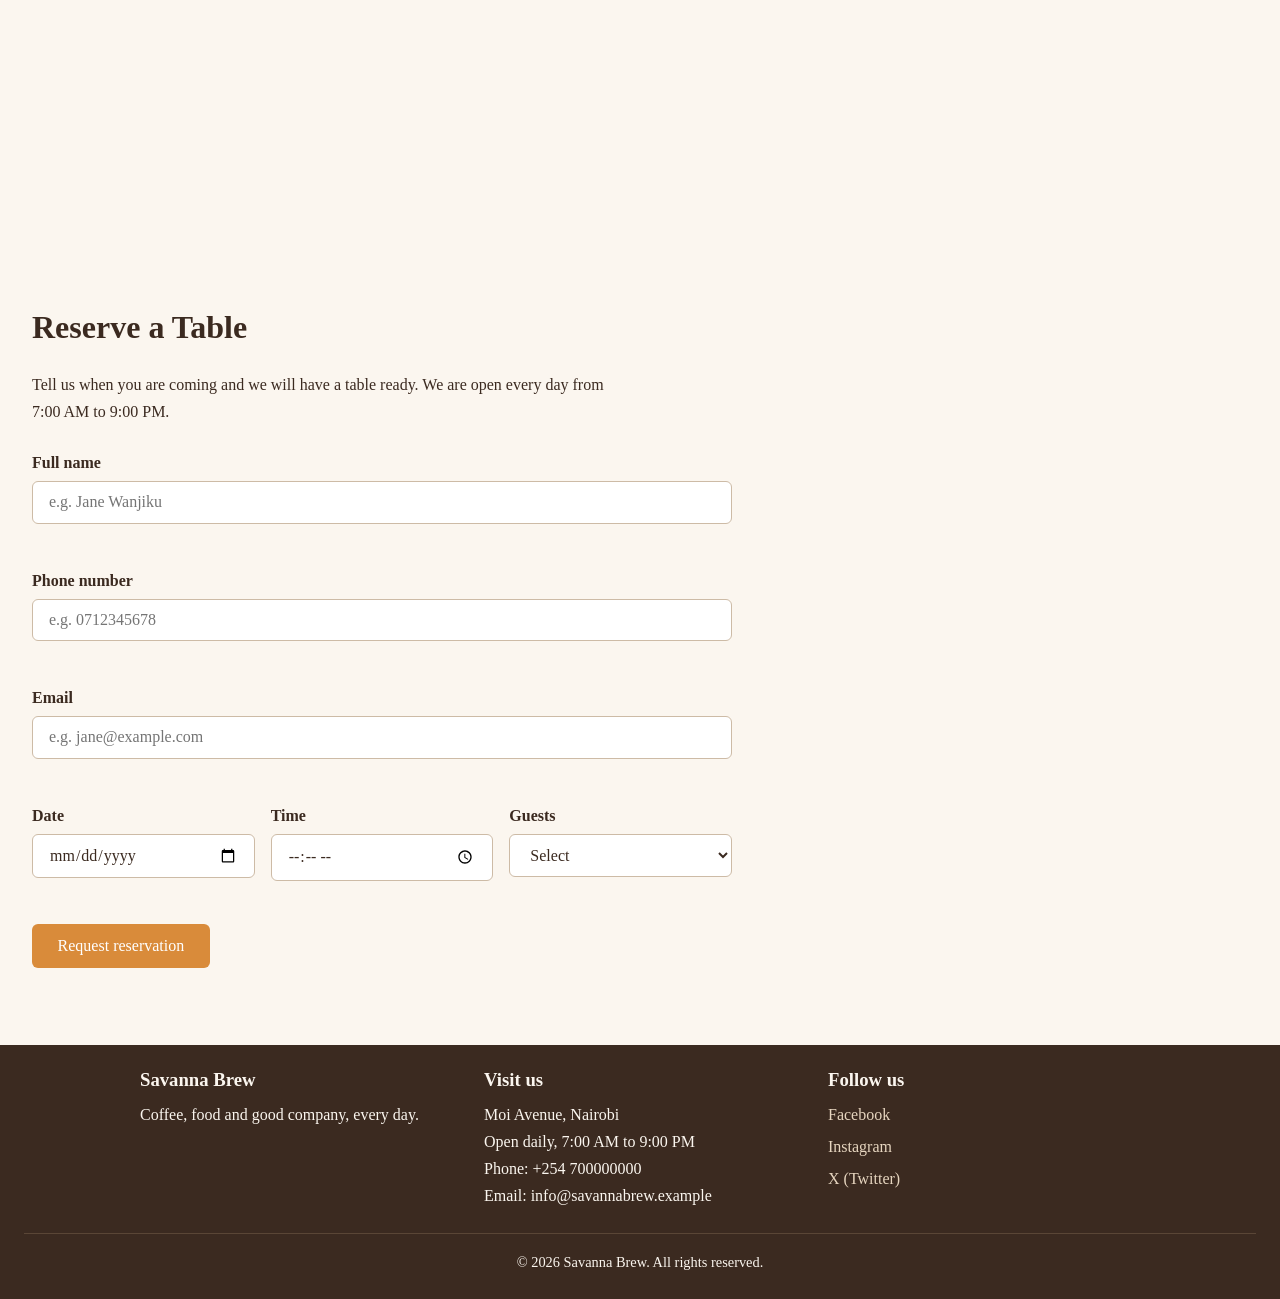
==== commit 5c7dc98f: "Update contact details" ====
--- a/index.html
+++ b/index.html
@@ -220,8 +220,8 @@
       <h3>Visit us</h3>
       <p>Moi Avenue, Nairobi</p>
       <p>Open daily, 7:00 AM to 9:00 PM</p>
-      <p>Phone: +254 716683756</p>
-      <p>Email: elizabethnangila25@gmail.com</p>
+      <p>Phone: +254 700000000</p>
+      <p>Email: info@savannabrew.example</p>
     </div>
 
     <div>
